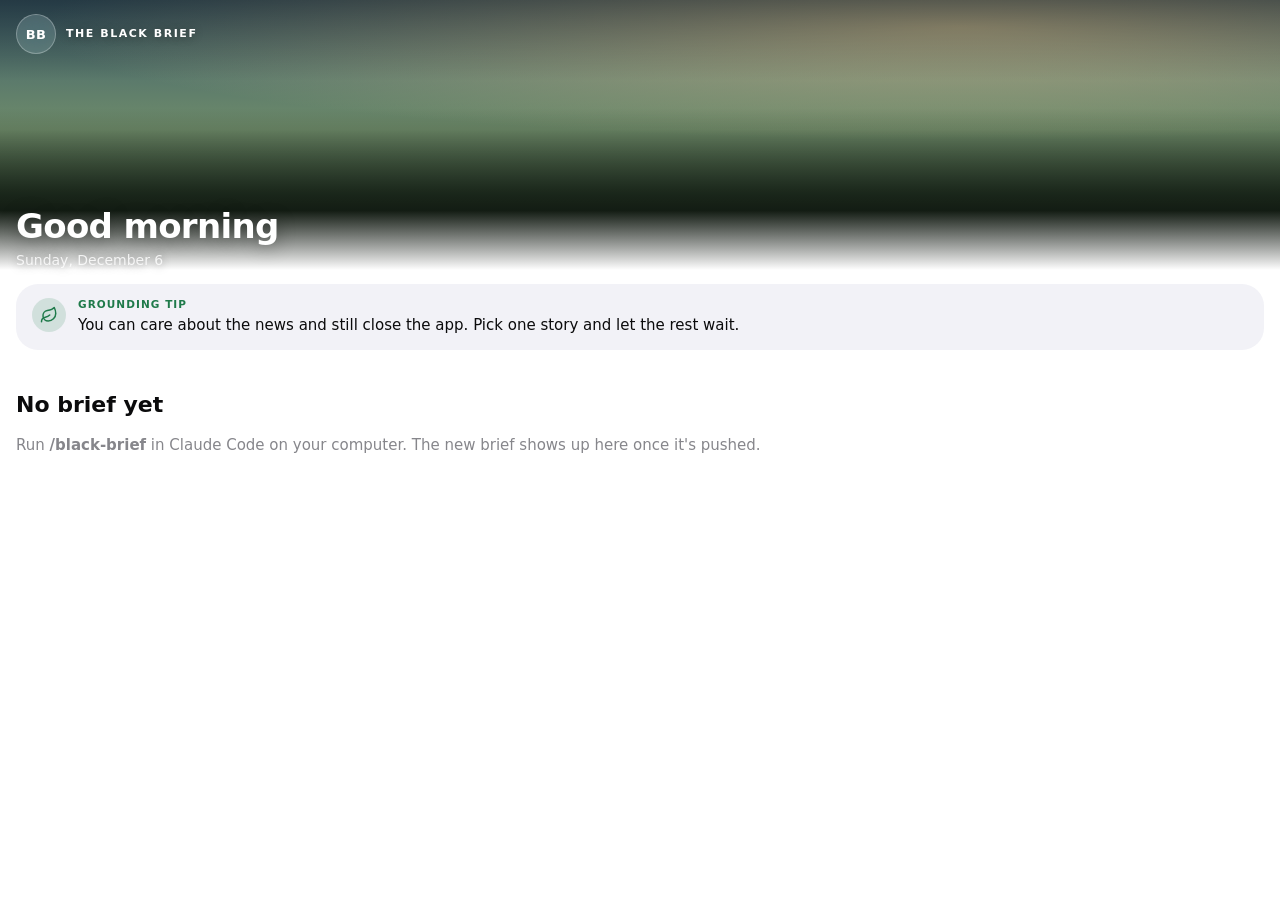
==== site/index.html @ 7332d55e "Redesign the app as one Particle-style scrolling home screen; carry preview image URLs and highlight" ====
<!doctype html>
<html lang="en">
<head>
<meta charset="utf-8">
<meta name="viewport" content="width=device-width, initial-scale=1, viewport-fit=cover">
<title>The Black Brief</title>
<meta name="theme-color" content="#000000" media="(prefers-color-scheme: dark)">
<meta name="theme-color" content="#ffffff" media="(prefers-color-scheme: light)">
<meta name="apple-mobile-web-app-capable" content="yes">
<meta name="apple-mobile-web-app-status-bar-style" content="black-translucent">
<meta name="apple-mobile-web-app-title" content="Black Brief">
<link rel="stylesheet" href="styles.css">
</head>
<body>
<div id="app" class="app"></div>
<script src="app.js"></script>
</body>
</html>
---- site/styles.css ----
/* The Black Brief — one scrolling home screen of swipe rows, Particle-style.
   Layout: photo header + grounding tip, then stacked sections; each is a bold title row
   and a horizontal scroll-snap rail of tall image cards washed in the section's color. */
:root {
  --bg: #ffffff;
  --surface: #f2f2f7;
  --fg: #0b0b0c;
  --fg-2: rgba(60, 60, 67, 0.62);
  --fg-3: rgba(60, 60, 67, 0.36);
  --sep: rgba(60, 60, 67, 0.16);
  --glass: rgba(255, 255, 255, 0.72);
  --sheet: #ffffff;
  --scrim: rgba(0, 0, 0, 0.32);
  --focus: #0a84ff;

  /* Section tints as RGB triplets: the wash over images and the soft quote boxes. */
  --t-listen: 96, 58, 168;
  --t-black: 160, 108, 30;
  --t-read: 36, 86, 176;
  --t-head: 168, 40, 56;
  --t-levity: 40, 132, 84;
  /* Accent text on the soft boxes and section chips (needs contrast on --bg). */
  --a-listen: #6a3fc0;
  --a-black: #9a6100;
  --a-read: #1d5fd0;
  --a-head: #c0283c;
  --a-levity: #1f7a4a;
  --soft: 0.13;

  --font: -apple-system, BlinkMacSystemFont, "SF Pro Text", "SF Pro Display", system-ui,
    "Segoe UI", Roboto, "Helvetica Neue", Arial, sans-serif;
  --font-round: ui-rounded, "SF Pro Rounded", -apple-system, system-ui, sans-serif;

  --gutter: 16px;
  --card-w: min(66vw, 268px);
  --radius-card: 26px;
  --radius-soft: 22px;
  color-scheme: light;
}
@media (prefers-color-scheme: dark) {
  :root:not([data-theme="light"]) {
    --bg: #000000;
    --surface: #1c1c1e;
    --fg: #ffffff;
    --fg-2: rgba(235, 235, 245, 0.62);
    --fg-3: rgba(235, 235, 245, 0.32);
    --sep: rgba(84, 84, 88, 0.55);
    --glass: rgba(28, 28, 30, 0.62);
    --sheet: #111113;
    --scrim: rgba(0, 0, 0, 0.6);
    --a-listen: #c7a6ff;
    --a-black: #ffcf70;
    --a-read: #93bfff;
    --a-head: #ff9097;
    --a-levity: #8fe0a9;
    --soft: 0.22;
    color-scheme: dark;
  }
}
:root[data-theme="dark"] {
  --bg: #000000;
  --surface: #1c1c1e;
  --fg: #ffffff;
  --fg-2: rgba(235, 235, 245, 0.62);
  --fg-3: rgba(235, 235, 245, 0.32);
  --sep: rgba(84, 84, 88, 0.55);
  --glass: rgba(28, 28, 30, 0.62);
  --sheet: #111113;
  --scrim: rgba(0, 0, 0, 0.6);
  --a-listen: #c7a6ff;
  --a-black: #ffcf70;
  --a-read: #93bfff;
  --a-head: #ff9097;
  --a-levity: #8fe0a9;
  --soft: 0.22;
  color-scheme: dark;
}

*, *::before, *::after { box-sizing: border-box; }
html { -webkit-text-size-adjust: 100%; }
body {
  margin: 0;
  background: var(--bg);
  color: var(--fg);
  font: 15px/1.4 var(--font);
  -webkit-font-smoothing: antialiased;
  -webkit-tap-highlight-color: transparent;
  overflow-x: hidden;
}
img { max-width: 100%; }
button { font: inherit; color: inherit; background: none; border: 0; padding: 0; cursor: pointer; text-align: left; }
a { color: inherit; text-decoration: none; }
:focus-visible { outline: 3px solid var(--focus); outline-offset: 3px; border-radius: 12px; }
[hidden] { display: none !important; }

/* Tone plumbing: every themed element reads --t (wash) and --a (accent) from its section. */
[data-tone="listen"] { --t: var(--t-listen); --a: var(--a-listen); }
[data-tone="black"]  { --t: var(--t-black);  --a: var(--a-black); }
[data-tone="read"]   { --t: var(--t-read);   --a: var(--a-read); }
[data-tone="head"]   { --t: var(--t-head);   --a: var(--a-head); }
[data-tone="levity"] { --t: var(--t-levity); --a: var(--a-levity); }

/* ---------- Header: nature photo + greeting ---------- */
.hero {
  position: relative;
  margin-top: calc(-1 * env(safe-area-inset-top, 0px));
  padding: calc(env(safe-area-inset-top, 0px) + 18px) var(--gutter) 0;
  min-height: calc(env(safe-area-inset-top, 0px) + 270px);
  display: flex;
  flex-direction: column;
  justify-content: flex-end;
  isolation: isolate;
  color: #fff;
}
.hero__photo, .hero__fallback {
  position: absolute; inset: 0; z-index: -2;
  width: 100%; height: 100%; object-fit: cover;
}
.hero__fallback {
  background:
    radial-gradient(120% 70% at 75% 10%, rgba(255, 214, 150, 0.55), transparent 60%),
    linear-gradient(180deg, #3b5d6e 0%, #6f8c6a 48%, #2f4630 72%, #182317 100%);
}
.hero::after {
  content: ""; position: absolute; inset: 0; z-index: -1;
  background:
    linear-gradient(180deg, rgba(0, 0, 0, 0.38) 0%, rgba(0, 0, 0, 0) 30%),
    linear-gradient(180deg, rgba(0, 0, 0, 0) 40%, rgba(0, 0, 0, 0.55) 78%, var(--bg) 100%);
}
.hero__top {
  position: absolute; left: var(--gutter); right: var(--gutter);
  top: calc(env(safe-area-inset-top, 0px) + 14px);
  display: flex; align-items: center; justify-content: space-between; gap: 12px;
}
.mark { display: flex; align-items: center; gap: 10px; }
.mark__logo {
  width: 40px; height: 40px; border-radius: 50%;
  display: grid; place-items: center;
  background: rgba(255, 255, 255, 0.16);
  backdrop-filter: blur(14px) saturate(160%);
  -webkit-backdrop-filter: blur(14px) saturate(160%);
  border: 1px solid rgba(255, 255, 255, 0.28);
  font: 800 13px/1 var(--font-round); letter-spacing: 0.02em;
}
.mark__name { font: 700 11px/1.2 var(--font); letter-spacing: 0.14em; text-transform: uppercase; text-shadow: 0 1px 8px rgba(0,0,0,.35); }
.chip {
  font: 600 11px/1 var(--font); letter-spacing: 0.04em;
  padding: 7px 10px; border-radius: 999px;
  background: rgba(255, 255, 255, 0.18);
  backdrop-filter: blur(14px); -webkit-backdrop-filter: blur(14px);
  border: 1px solid rgba(255, 255, 255, 0.25);
  white-space: nowrap;
}
.hero__greet {
  margin: 0; font: 800 34px/1.05 var(--font); letter-spacing: -0.02em;
  text-shadow: 0 2px 18px rgba(0, 0, 0, 0.35);
}
.hero__sub {
  margin: 6px 0 0; font: 500 14px/1.35 var(--font);
  color: rgba(255, 255, 255, 0.82); text-shadow: 0 1px 10px rgba(0,0,0,.4);
}
.hero__credit {
  position: absolute; right: var(--gutter); top: calc(env(safe-area-inset-top, 0px) + 58px);
  font-size: 10px; color: rgba(255,255,255,.45);
}

/* ---------- Grounding tip ---------- */
.tip {
  margin: 14px var(--gutter) 0;
  padding: 14px 16px;
  border-radius: var(--radius-soft);
  background: var(--surface);
  display: grid; grid-template-columns: 34px 1fr; gap: 12px; align-items: start;
}
.tip__icon {
  width: 34px; height: 34px; border-radius: 50%;
  display: grid; place-items: center;
  background: rgba(var(--t-levity), 0.16); color: var(--a-levity);
}
.tip__label { font: 700 10.5px/1.2 var(--font); letter-spacing: 0.1em; text-transform: uppercase; color: var(--a-levity); }
.tip__text { margin: 4px 0 0; font: 500 15px/1.4 var(--font); color: var(--fg); text-wrap: pretty; }

.notice {
  margin: 12px var(--gutter) 0; padding: 10px 14px; border-radius: 14px;
  background: rgba(var(--t-black), 0.14); color: var(--fg);
  font: 500 13px/1.35 var(--font);
}

/* ---------- Sections ---------- */
.feed { display: flex; flex-direction: column; gap: 30px; padding-block: 26px 40px; }
.sec__head {
  display: block; width: 100%;
  padding: 0 var(--gutter);
  margin-bottom: 12px;
}
.sec__title {
  margin: 0; display: flex; align-items: center; gap: 4px;
  font: 800 21px/1.15 var(--font); letter-spacing: -0.015em;
}
.sec__chev { color: var(--fg-3); font-weight: 600; transform: translateY(1px); }
.sec__count { font: 600 13px/1 var(--font); color: var(--fg-3); margin-left: 6px; }
.sec__sub {
  margin: 3px 0 0; font: 400 13px/1.35 var(--font); color: var(--fg-2);
  display: -webkit-box; -webkit-box-orient: vertical; -webkit-line-clamp: 2; overflow: hidden;
}

.rail {
  display: flex; gap: 10px;
  overflow-x: auto; overscroll-behavior-x: contain;
  scroll-snap-type: x mandatory;
  scroll-padding-inline: var(--gutter);
  padding: 2px var(--gutter) 6px;
  scrollbar-width: none;
}
.rail::-webkit-scrollbar { display: none; }
.rail > * { scroll-snap-align: start; flex: 0 0 var(--card-w); }

/* ---------- Image card ---------- */
.card {
  position: relative; display: block;
  aspect-ratio: 4 / 5; max-width: 100%;
  border-radius: var(--radius-card);
  overflow: hidden; isolation: isolate;
  color: #fff;
  background: rgb(var(--t));
  transform: translateZ(0);
  transition: transform 0.18s ease;
}
.card:active { transform: scale(0.975); }
.card__tile {
  position: absolute; inset: 0; z-index: -3;
  background:
    radial-gradient(90% 60% at 85% 0%, hsl(var(--h, 260) 45% 42% / 0.9), transparent 70%),
    linear-gradient(160deg, hsl(var(--h, 260) 38% 30%), hsl(calc(var(--h, 260) + 24) 45% 12%));
  padding: 48px 16px 0;
  overflow: hidden;
}
.card__tile span {
  display: block;
  font: 900 34px/0.95 var(--font); letter-spacing: -0.03em;
  color: rgba(255, 255, 255, 0.16);
  word-break: break-word;
}
.card__img {
  position: absolute; inset: 0; z-index: -2;
  width: 100%; height: 100%; object-fit: cover;
}
.card::before {
  /* The tinted wash: a light all-over cast, then a deep color band under the text. */
  content: ""; position: absolute; inset: 0; z-index: -1;
  background:
    linear-gradient(180deg,
      rgba(var(--t), 0) 26%,
      rgba(var(--t), 0.55) 50%,
      rgba(var(--t), 0.9) 70%,
      rgba(var(--t), 0.97) 100%),
    linear-gradient(rgba(var(--t), 0.14), rgba(var(--t), 0.14));
}
.card__pill {
  position: absolute; top: 12px; left: 12px;
  display: inline-flex; align-items: center; gap: 5px;
  font: 700 11px/1 var(--font);
  padding: 6px 9px; border-radius: 999px;
  background: rgba(0, 0, 0, 0.32);
  backdrop-filter: blur(10px); -webkit-backdrop-filter: blur(10px);
}
.card__body {
  position: absolute; left: 0; right: 0; bottom: 0;
  padding: 0 16px 16px;
  display: flex; flex-direction: column; gap: 6px;
}
.meta {
  font: 700 10.5px/1.2 var(--font); letter-spacing: 0.08em; text-transform: uppercase;
  color: rgba(255, 255, 255, 0.72);
  display: flex; min-width: 0; white-space: nowrap;
  font-variant-numeric: tabular-nums;
}
.meta__src { overflow: hidden; text-overflow: ellipsis; min-width: 0; }
.meta__when { flex: none; }
.card__title {
  margin: 0;
  font: 800 18px/1.15 var(--font); letter-spacing: -0.01em;
  text-wrap: balance;
  display: -webkit-box; -webkit-box-orient: vertical; -webkit-line-clamp: 4; overflow: hidden;
}
.card__dek {
  margin: 0; font: 400 12.5px/1.35 var(--font); color: rgba(255, 255, 255, 0.82);
  display: -webkit-box; -webkit-box-orient: vertical; -webkit-line-clamp: 2; overflow: hidden;
}
.hl { color: var(--hl); }
.card { --hl: #fff; }
[data-tone="listen"] .card, .card[data-tone="listen"] { --hl: #dcc6ff; }
[data-tone="black"] .card, .card[data-tone="black"] { --hl: #ffd889; }
[data-tone="read"] .card, .card[data-tone="read"] { --hl: #b7d4ff; }
[data-tone="head"] .card, .card[data-tone="head"] { --hl: #ffb3b8; }
[data-tone="levity"] .card, .card[data-tone="levity"] { --hl: #b6f0c7; }

/* ---------- Quote card (soft tinted box) ---------- */
.quote {
  border-radius: var(--radius-soft);
  padding: 18px 18px 16px;
  background: rgba(var(--t), var(--soft));
  display: flex; flex-direction: column; gap: 10px;
  min-height: 100%;
}
.quote__mark { font: 900 44px/0.6 Georgia, "Times New Roman", serif; color: var(--a); height: 18px; }
.quote__text {
  margin: 0; font: 600 16px/1.34 var(--font); letter-spacing: -0.005em; color: var(--fg);
  text-wrap: pretty;
}
.quote__foot { margin-top: auto; display: flex; flex-direction: column; gap: 3px; }
.quote__who { font: 700 13px/1.25 var(--font); color: var(--a); }
.quote__ctx {
  font: 400 12.5px/1.3 var(--font); color: var(--fg-2);
  display: -webkit-box; -webkit-box-orient: vertical; -webkit-line-clamp: 2; overflow: hidden;
}
.stamp {
  align-self: flex-start; margin-top: 8px;
  display: inline-flex; align-items: center; gap: 6px;
  font: 700 12.5px/1 var(--font); font-variant-numeric: tabular-nums;
  padding: 8px 11px; border-radius: 999px;
  background: rgba(var(--t), 0.2); color: var(--a);
}
.stamp svg { width: 10px; height: 10px; fill: currentColor; }

/* ---------- Full list page ---------- */
.page {
  position: fixed; inset: 0; z-index: 20;
  background: var(--bg);
  overflow-y: auto; overscroll-behavior: contain;
  padding-bottom: calc(env(safe-area-inset-bottom, 0px) + 28px);
  animation: pageIn 0.26s cubic-bezier(.2,.8,.2,1);
}
@keyframes pageIn { from { transform: translateX(28px); opacity: 0; } to { transform: none; opacity: 1; } }
.page__bar {
  position: sticky; top: 0; z-index: 2;
  padding: calc(env(safe-area-inset-top, 0px) + 10px) var(--gutter) 10px;
  background: color-mix(in srgb, var(--bg) 82%, transparent);
  backdrop-filter: blur(20px) saturate(180%); -webkit-backdrop-filter: blur(20px) saturate(180%);
  border-bottom: 0.5px solid var(--sep);
}
.back { display: inline-flex; align-items: center; gap: 2px; font: 500 17px/1 var(--font); color: var(--a); padding: 6px 0; }
.page__head { padding: 14px var(--gutter) 16px; }
.page__title { margin: 0; font: 800 32px/1.08 var(--font); letter-spacing: -0.02em; }
.page__sub { margin: 6px 0 0; color: var(--fg-2); font-size: 14.5px; }
.list { display: grid; gap: 14px; padding: 0 var(--gutter); grid-template-columns: 1fr; }
.list .card { aspect-ratio: 16 / 12; }
.list .card__title { font-size: 22px; }
@media (min-width: 720px) {
  .list { grid-template-columns: repeat(2, minmax(0, 1fr)); }
}

/* ---------- Detail sheet ---------- */
.scrim {
  position: fixed; inset: 0; z-index: 30; background: var(--scrim);
  animation: fade 0.2s ease;
}
@keyframes fade { from { opacity: 0; } }
.sheet {
  position: fixed; left: 0; right: 0; bottom: 0; z-index: 31;
  max-height: calc(100% - env(safe-area-inset-top, 0px) - 18px);
  margin: 0 auto; max-width: 640px;
  background: var(--sheet); color: var(--fg);
  border-radius: 22px 22px 0 0;
  overflow-y: auto; overscroll-behavior: contain;
  padding: 8px var(--gutter) calc(env(safe-area-inset-bottom, 0px) + 22px);
  animation: sheetIn 0.32s cubic-bezier(.2,.9,.25,1);
  box-shadow: 0 -10px 40px rgba(0,0,0,.25);
}
@keyframes sheetIn { from { transform: translateY(40%); opacity: 0.4; } }
.sheet__grab { width: 38px; height: 5px; border-radius: 3px; background: var(--fg-3); margin: 0 auto 10px; }
.sheet__close {
  position: absolute; top: 30px; right: calc(var(--gutter) + 12px); z-index: 2;
  width: 32px; height: 32px; border-radius: 50%;
  display: grid; place-items: center;
  background: rgba(0, 0, 0, 0.36); color: #fff;
  backdrop-filter: blur(10px); -webkit-backdrop-filter: blur(10px);
  font: 600 15px/1 var(--font);
}
.sheet .card { aspect-ratio: 16 / 10; margin-top: 4px; }
.sheet .card .card__title { font-size: 23px; -webkit-line-clamp: 5; }
.sheet__section { margin-top: 22px; }
.label { font: 700 11px/1.2 var(--font); letter-spacing: 0.1em; text-transform: uppercase; color: var(--a); }
.takeaway {
  margin-top: 16px; padding: 14px 16px; border-radius: 18px;
  background: rgba(var(--t), var(--soft));
}
.takeaway p { margin: 5px 0 0; font: 600 17px/1.35 var(--font); }
.points { list-style: none; margin: 10px 0 0; padding: 0; display: flex; flex-direction: column; gap: 10px; }
.points li {
  display: grid; grid-template-columns: 26px 1fr; gap: 10px;
  padding: 14px 14px 14px 12px; border-radius: 18px; background: var(--surface);
  font-size: 15.5px; line-height: 1.45;
}
.points b {
  width: 24px; height: 24px; border-radius: 50%;
  display: grid; place-items: center;
  font: 700 12px/1 var(--font); background: rgba(var(--t), 0.18); color: var(--a);
}
.summary { margin: 18px 0 0; font-size: 17px; line-height: 1.5; text-wrap: pretty; }
.sheet .quotes { display: flex; flex-direction: column; gap: 10px; margin-top: 10px; }
.open {
  margin-top: 22px; width: 100%;
  display: flex; align-items: center; justify-content: center; gap: 6px;
  padding: 15px; border-radius: 16px;
  background: rgb(var(--t)); color: #fff;
  font: 700 16px/1 var(--font);
}

.foot { padding: 0 var(--gutter) 30px; color: var(--fg-3); font-size: 12.5px; line-height: 1.5; }
.empty { padding: 40px var(--gutter); color: var(--fg-2); }
.empty h2 { color: var(--fg); margin: 0 0 6px; font-size: 22px; }

@media (prefers-reduced-motion: reduce) {
  *, *::before, *::after { animation: none !important; transition: none !important; }
}
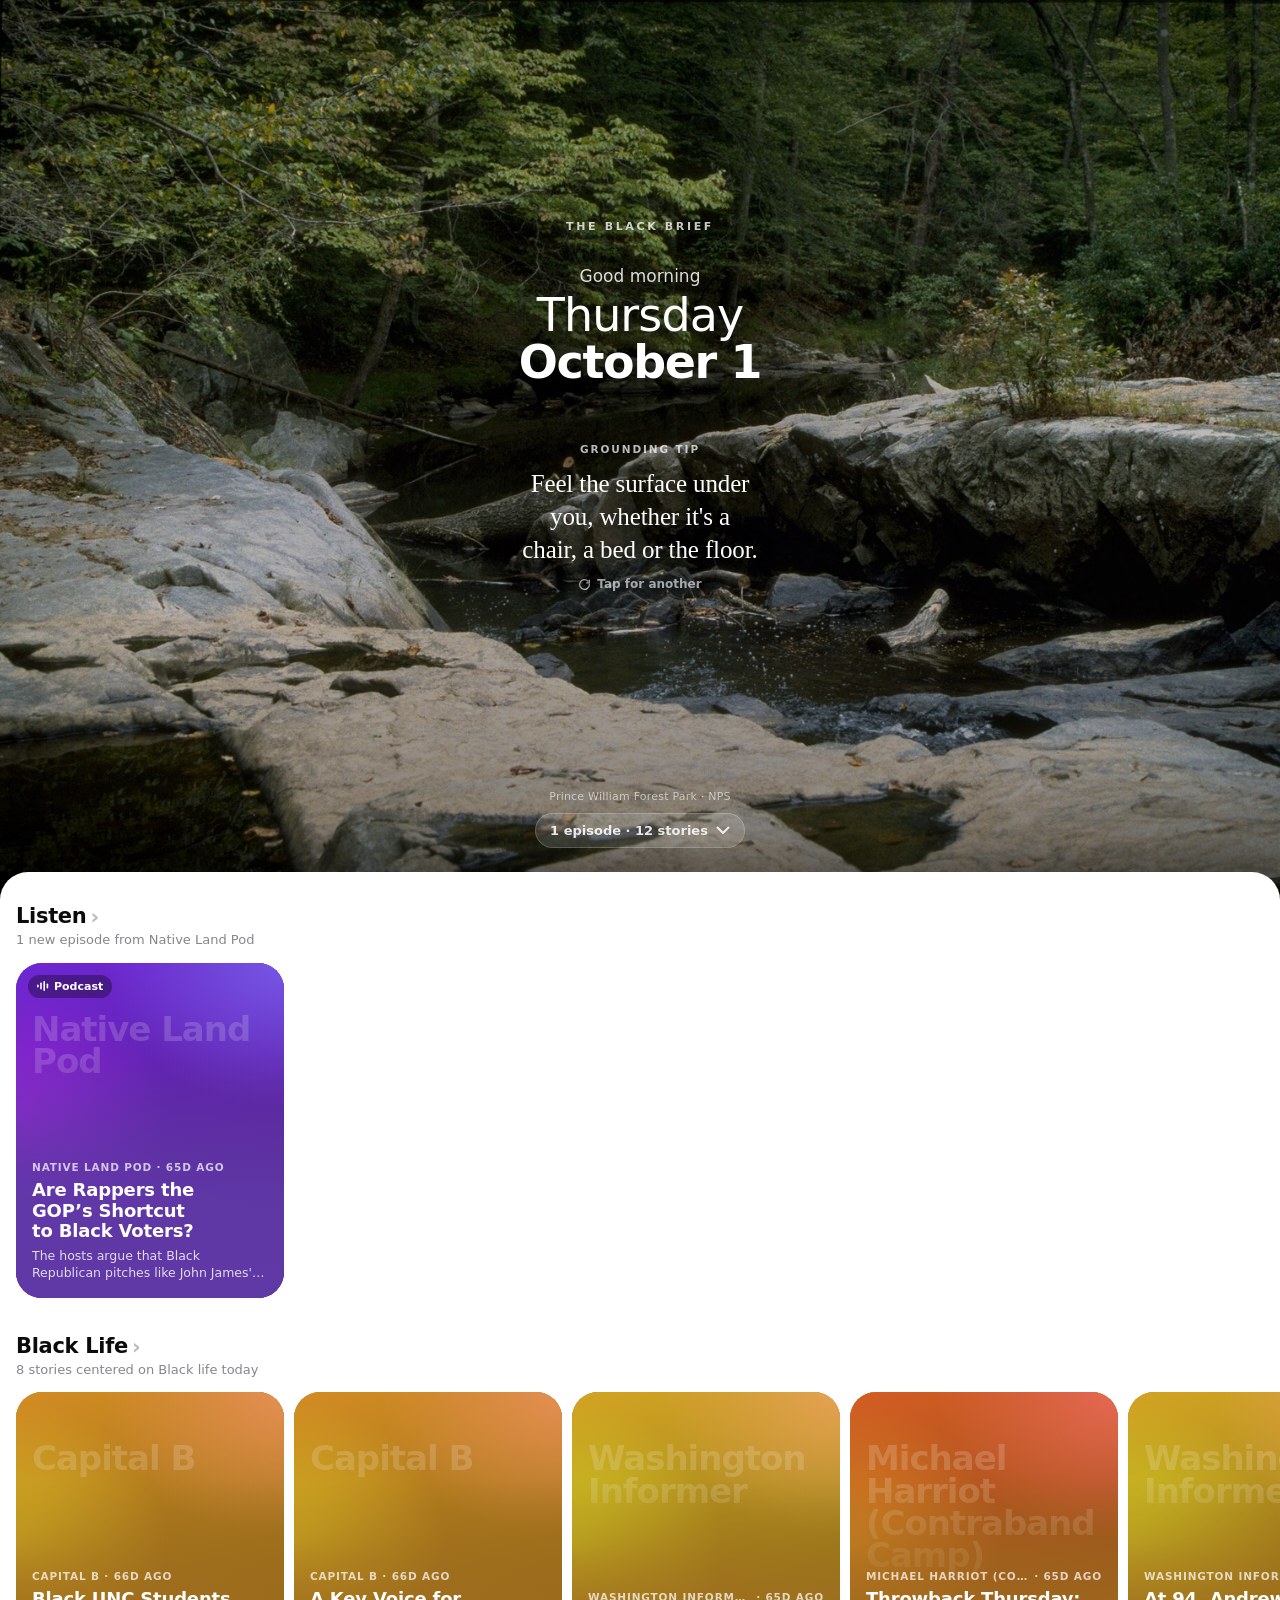
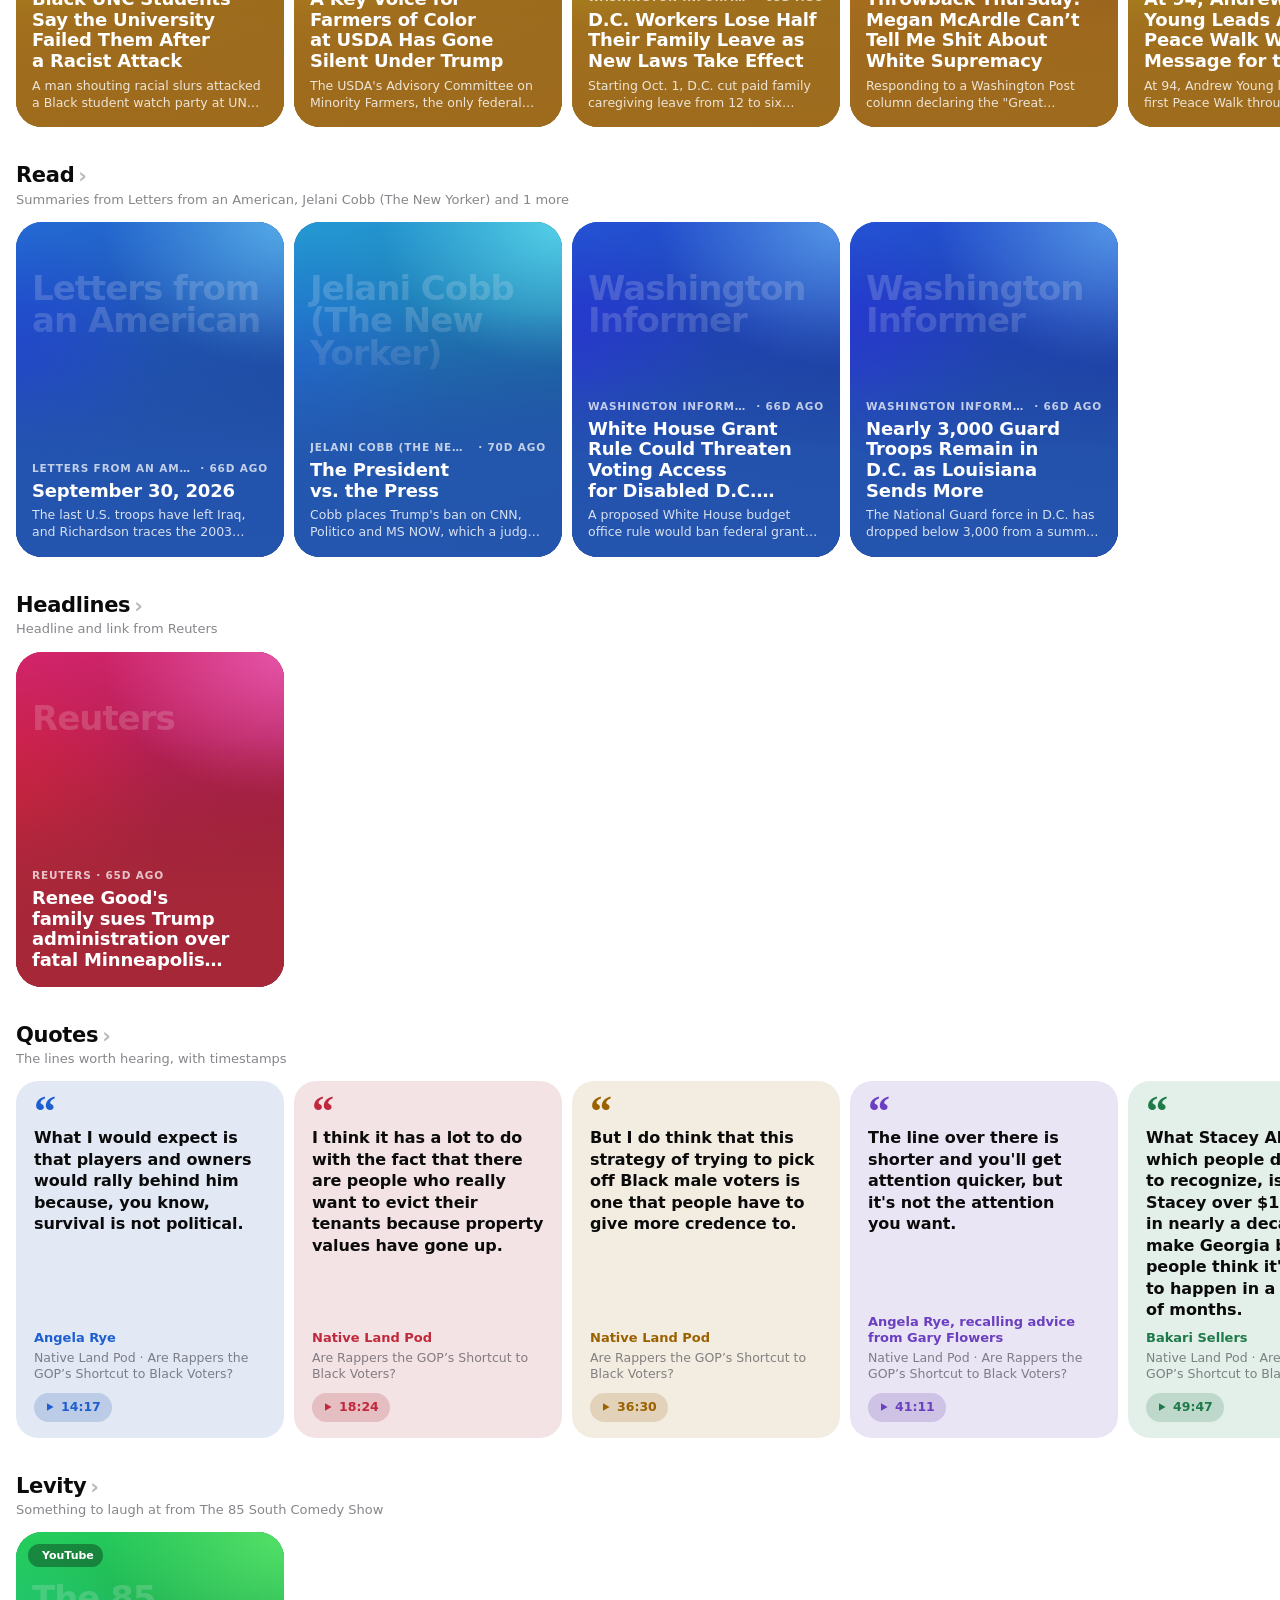
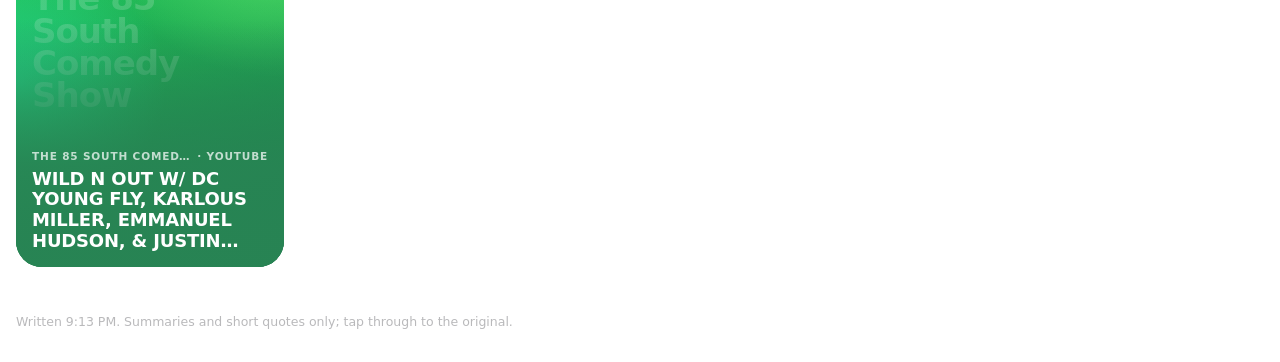
==== commit 8d1b0e73: "site/ is the only app: installable (manifest, icons, offline service worker), 123 tips; remove old t" ====
--- a/site/index.html
+++ b/site/index.html
@@ -6,9 +6,14 @@
 <title>The Black Brief</title>
 <meta name="theme-color" content="#000000" media="(prefers-color-scheme: dark)">
 <meta name="theme-color" content="#ffffff" media="(prefers-color-scheme: light)">
+<meta name="description" content="A calm morning news brief.">
 <meta name="apple-mobile-web-app-capable" content="yes">
+<meta name="mobile-web-app-capable" content="yes">
 <meta name="apple-mobile-web-app-status-bar-style" content="black-translucent">
 <meta name="apple-mobile-web-app-title" content="Black Brief">
+<link rel="manifest" href="manifest.webmanifest">
+<link rel="apple-touch-icon" href="icons/icon-180.png">
+<link rel="icon" href="icons/icon-192.png">
 <link rel="stylesheet" href="styles.css">
 </head>
 <body>
--- a/site/styles.css
+++ b/site/styles.css
@@ -100,85 +100,114 @@
 [data-tone="head"]   { --t: var(--t-head);   --a: var(--a-head); }
 [data-tone="levity"] { --t: var(--t-levity); --a: var(--a-levity); }
 
-/* ---------- Header: nature photo + greeting ---------- */
-.hero {
-  position: relative;
+/* ---------- Opening: full-screen park photo, a calm pause before the news ---------- */
+.opening {
+  position: sticky;
+  top: calc(-1 * env(safe-area-inset-top, 0px));
   margin-top: calc(-1 * env(safe-area-inset-top, 0px));
-  padding: calc(env(safe-area-inset-top, 0px) + 18px) var(--gutter) 0;
-  min-height: calc(env(safe-area-inset-top, 0px) + 270px);
-  display: flex;
-  flex-direction: column;
-  justify-content: flex-end;
+  height: 100vh; height: 100svh;
+  min-height: 520px;
+  z-index: 0;
+  display: grid;
+  grid-template-rows: 1fr auto;
+  color: #fff;
+  overflow: hidden;
   isolation: isolate;
-  color: #fff;
-}
-.hero__photo, .hero__fallback {
-  position: absolute; inset: 0; z-index: -2;
-  width: 100%; height: 100%; object-fit: cover;
-}
-.hero__fallback {
+}
+.opening__bg {
+  position: absolute; inset: 0; z-index: -1;
+  /* Deep forest green: shows alone when no park photo is set, and under the photo while it loads. */
   background:
-    radial-gradient(120% 70% at 75% 10%, rgba(255, 214, 150, 0.55), transparent 60%),
-    linear-gradient(180deg, #3b5d6e 0%, #6f8c6a 48%, #2f4630 72%, #182317 100%);
-}
-.hero::after {
-  content: ""; position: absolute; inset: 0; z-index: -1;
+    radial-gradient(120% 80% at 50% 0%, #2f5a40 0%, transparent 70%),
+    linear-gradient(180deg, #1f3d2b 0%, #14291d 55%, #0b170f 100%);
+  transform-origin: 50% 40%;
+  will-change: opacity, transform;
+}
+.opening__photo { position: absolute; inset: 0; width: 100%; height: 100%; object-fit: cover; }
+.opening__shade {
+  position: absolute; inset: 0;
   background:
-    linear-gradient(180deg, rgba(0, 0, 0, 0.38) 0%, rgba(0, 0, 0, 0) 30%),
-    linear-gradient(180deg, rgba(0, 0, 0, 0) 40%, rgba(0, 0, 0, 0.55) 78%, var(--bg) 100%);
-}
-.hero__top {
-  position: absolute; left: var(--gutter); right: var(--gutter);
-  top: calc(env(safe-area-inset-top, 0px) + 14px);
-  display: flex; align-items: center; justify-content: space-between; gap: 12px;
-}
-.mark { display: flex; align-items: center; gap: 10px; }
-.mark__logo {
-  width: 40px; height: 40px; border-radius: 50%;
-  display: grid; place-items: center;
-  background: rgba(255, 255, 255, 0.16);
-  backdrop-filter: blur(14px) saturate(160%);
-  -webkit-backdrop-filter: blur(14px) saturate(160%);
-  border: 1px solid rgba(255, 255, 255, 0.28);
-  font: 800 13px/1 var(--font-round); letter-spacing: 0.02em;
-}
-.mark__name { font: 700 11px/1.2 var(--font); letter-spacing: 0.14em; text-transform: uppercase; text-shadow: 0 1px 8px rgba(0,0,0,.35); }
-.chip {
-  font: 600 11px/1 var(--font); letter-spacing: 0.04em;
-  padding: 7px 10px; border-radius: 999px;
-  background: rgba(255, 255, 255, 0.18);
-  backdrop-filter: blur(14px); -webkit-backdrop-filter: blur(14px);
-  border: 1px solid rgba(255, 255, 255, 0.25);
-  white-space: nowrap;
-}
-.hero__greet {
-  margin: 0; font: 800 34px/1.05 var(--font); letter-spacing: -0.02em;
-  text-shadow: 0 2px 18px rgba(0, 0, 0, 0.35);
-}
-.hero__sub {
-  margin: 6px 0 0; font: 500 14px/1.35 var(--font);
-  color: rgba(255, 255, 255, 0.82); text-shadow: 0 1px 10px rgba(0,0,0,.4);
-}
-.hero__credit {
-  position: absolute; right: var(--gutter); top: calc(env(safe-area-inset-top, 0px) + 58px);
-  font-size: 10px; color: rgba(255,255,255,.45);
-}
-
-/* ---------- Grounding tip ---------- */
-.tip {
-  margin: 14px var(--gutter) 0;
-  padding: 14px 16px;
-  border-radius: var(--radius-soft);
-  background: var(--surface);
-  display: grid; grid-template-columns: 34px 1fr; gap: 12px; align-items: start;
-}
-.tip__icon {
-  width: 34px; height: 34px; border-radius: 50%;
-  display: grid; place-items: center;
-  background: rgba(var(--t-levity), 0.16); color: var(--a-levity);
-}
-.tip__label { font: 700 10.5px/1.2 var(--font); letter-spacing: 0.1em; text-transform: uppercase; color: var(--a-levity); }
-.tip__text { margin: 4px 0 0; font: 500 15px/1.4 var(--font); color: var(--fg); text-wrap: pretty; }
+    radial-gradient(90% 60% at 50% 48%, rgba(0, 0, 0, 0.38), rgba(0, 0, 0, 0) 75%),
+    linear-gradient(180deg, rgba(0, 0, 0, 0.35) 0%, rgba(0, 0, 0, 0.05) 30%, rgba(0, 0, 0, 0.1) 65%, rgba(0, 0, 0, 0.55) 100%);
+}
+.opening__inner {
+  align-self: center;
+  padding: calc(env(safe-area-inset-top, 0px) + 40px) 28px 0;
+  display: flex; flex-direction: column; align-items: center; text-align: center;
+  will-change: opacity, transform;
+}
+.opening__brand {
+  font: 700 11px/1 var(--font); letter-spacing: 0.24em; text-transform: uppercase;
+  color: rgba(255, 255, 255, 0.78);
+  display: inline-flex; align-items: center; gap: 8px;
+}
+.opening__sample {
+  letter-spacing: 0.08em; padding: 4px 7px; border-radius: 999px;
+  background: rgba(255, 255, 255, 0.18); border: 1px solid rgba(255, 255, 255, 0.25);
+}
+.opening__greet {
+  margin: 34px 0 0; font: 500 17px/1.2 var(--font); color: rgba(255, 255, 255, 0.85);
+  text-shadow: 0 1px 14px rgba(0, 0, 0, 0.45);
+}
+.opening__date {
+  margin: 6px 0 0;
+  font: 800 46px/1.02 var(--font); letter-spacing: -0.03em;
+  text-shadow: 0 2px 24px rgba(0, 0, 0, 0.45);
+  text-wrap: balance;
+}
+.opening__date span { display: block; font-weight: 300; letter-spacing: -0.02em; }
+.opening__tip {
+  margin-top: 40px; max-width: 30ch;
+  display: flex; flex-direction: column; align-items: center; gap: 12px;
+  text-align: center; color: #fff;
+  padding: 18px 20px; border-radius: 24px;
+  transition: background 0.2s ease;
+}
+.opening__tip:hover { background: rgba(255, 255, 255, 0.06); }
+.opening__tip:active { background: rgba(255, 255, 255, 0.1); }
+.opening__label {
+  font: 700 10.5px/1 var(--font); letter-spacing: 0.18em; text-transform: uppercase;
+  color: rgba(255, 255, 255, 0.72);
+}
+.opening__tiptext {
+  font: 400 25px/1.32 ui-serif, "New York", "Iowan Old Style", Georgia, serif;
+  letter-spacing: -0.005em;
+  text-shadow: 0 1px 18px rgba(0, 0, 0, 0.5);
+  text-wrap: balance;
+  transition: opacity 0.18s ease, transform 0.18s ease;
+}
+.opening__again {
+  display: inline-flex; align-items: center; gap: 6px;
+  font: 600 12px/1 var(--font); color: rgba(255, 255, 255, 0.62);
+}
+.opening__tiptext.is-out { opacity: 0; transform: translateY(6px); }
+.opening__foot {
+  padding: 0 20px calc(env(safe-area-inset-bottom, 0px) + 52px);
+  display: flex; flex-direction: column; align-items: center; gap: 10px;
+  will-change: opacity;
+}
+.opening__credit { font: 500 11px/1.2 var(--font); color: rgba(255, 255, 255, 0.6); letter-spacing: 0.02em; }
+.opening__cue {
+  display: inline-flex; align-items: center; gap: 8px;
+  font: 600 13px/1 var(--font); color: rgba(255, 255, 255, 0.9);
+  padding: 10px 14px; border-radius: 999px;
+  background: rgba(255, 255, 255, 0.14);
+  backdrop-filter: blur(12px); -webkit-backdrop-filter: blur(12px);
+  border: 1px solid rgba(255, 255, 255, 0.2);
+}
+.opening__cue svg { animation: nudge 2.4s ease-in-out infinite; }
+@keyframes nudge { 0%, 100% { transform: translateY(0); } 50% { transform: translateY(3px); } }
+
+/* The news: an opaque sheet that slides up over the opening. */
+.news {
+  position: relative; z-index: 1;
+  background: var(--bg);
+  border-radius: 28px 28px 0 0;
+  margin-top: -28px;
+  padding-top: 6px;
+  min-height: 100vh;
+  box-shadow: 0 -12px 40px rgba(0, 0, 0, 0.25);
+}
 
 .notice {
   margin: 12px var(--gutter) 0; padding: 10px 14px; border-radius: 14px;
@@ -228,17 +257,19 @@
 }
 .card:active { transform: scale(0.975); }
 .card__tile {
+  /* Bold gradient in the section's color, for items without an image of their own. */
   position: absolute; inset: 0; z-index: -3;
   background:
-    radial-gradient(90% 60% at 85% 0%, hsl(var(--h, 260) 45% 42% / 0.9), transparent 70%),
-    linear-gradient(160deg, hsl(var(--h, 260) 38% 30%), hsl(calc(var(--h, 260) + 24) 45% 12%));
-  padding: 48px 16px 0;
+    radial-gradient(110% 70% at 100% 0%, hsl(calc(var(--h, 260) - 14) 85% 66% / 0.95), transparent 62%),
+    radial-gradient(80% 60% at 0% 45%, hsl(calc(var(--h, 260) + 18) 80% 52% / 0.75), transparent 70%),
+    linear-gradient(165deg, hsl(var(--h, 260) 72% 50%), hsl(calc(var(--h, 260) + 12) 70% 24%));
+  padding: 50px 16px 0;
   overflow: hidden;
 }
 .card__tile span {
   display: block;
   font: 900 34px/0.95 var(--font); letter-spacing: -0.03em;
-  color: rgba(255, 255, 255, 0.16);
+  color: rgba(255, 255, 255, 0.2);
   word-break: break-word;
 }
 .card__img {
